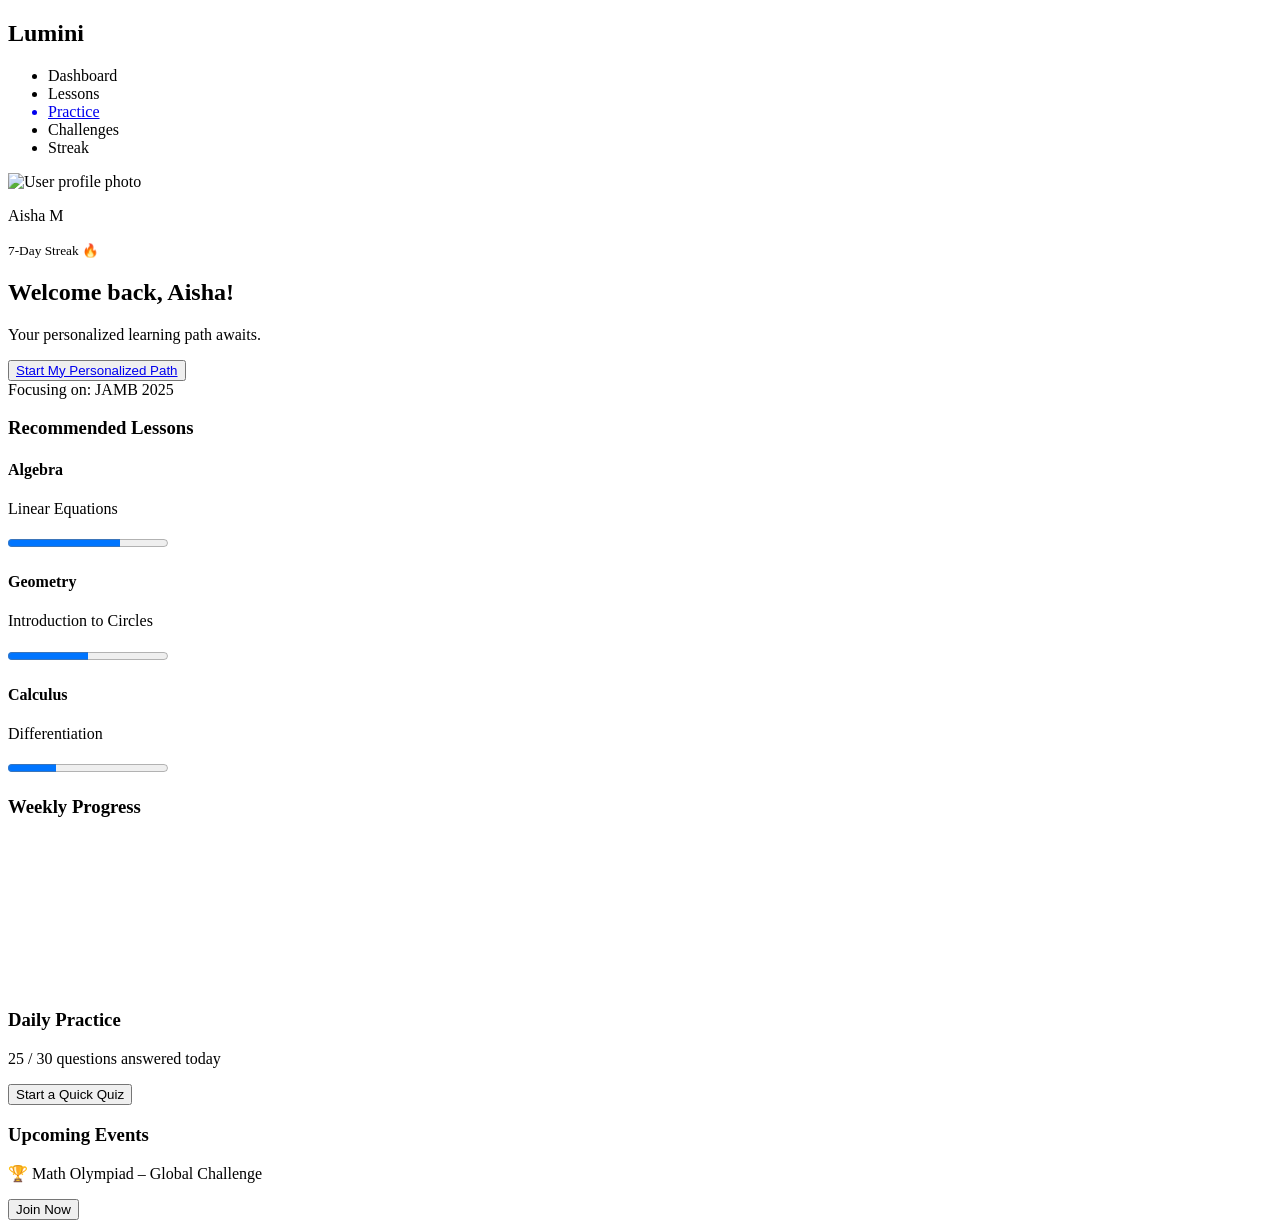
==== index.html @ 8630f50b "Create index.html" ====
<!DOCTYPE html>
<html lang="en">
<head>
  <!-- Basic SEO -->
  <meta charset="UTF-8" />
  <meta name="viewport" content="width=device-width, initial-scale=1.0" />
  <title>Lumini Dashboard | Personalized Learning Platform</title>
  <meta name="description" content="Lumini is a personalized learning platform helping students master mathematics through adaptive lessons, quizzes, and challenges." />
  <meta name="keywords" content="Lumini, online learning, math dashboard, JAMB preparation, personalized learning" />
  <meta name="author" content="Lumini Learning" />

  <!-- Open Graph -->
  <meta property="og:title" content="Lumini Dashboard" />
  <meta property="og:description" content="Track progress, practice daily, and master mathematics with Lumini." />
  <meta property="og:type" content="website" />

  <!-- Fonts & Icons -->
  <link rel="preconnect" href="https://fonts.googleapis.com">
  <link href="https://fonts.googleapis.com/css2?family=Inter:wght@400;500;600;700&display=swap" rel="stylesheet">

  <link rel="stylesheet" href="home.css" />
</head>

<body>
  <div class="app">

    <!-- Sidebar -->
    <aside class="sidebar">
      <h1 class="logo">Lumini</h1>

      <nav aria-label="Main navigation">
        <ul>
          <li class="active">Dashboard</li>
          <li>Lessons</li>
          <a href = "practice.html"><li>Practice</li></a>
          <li>Challenges</li>
          <li>Streak</li>
        </ul>
      </nav>

      <div class="profile">
        <img src="https://i.pravatar.cc/100" alt="User profile photo">
        <p class="name">Aisha M</p>
        <small>7-Day Streak 🔥</small>
      </div>
    </aside>

    <!-- Main Content -->
    <main class="main">

      <!-- Welcome Banner -->
      <section class="welcome">
        <div>
          <h2>Welcome back, Aisha!</h2>
          <p>Your personalized learning path awaits.</p>
          <button class="primary-btn"><a href="/login.html">Start My Personalized Path</a></button>
        </div>
        <span class="focus">Focusing on: JAMB 2025</span>
      </section>

      <!-- Recommended Lessons -->
      <section class="card">
        <h3>Recommended Lessons</h3>

        <div class="lessons">
          <article class="lesson">
            <h4>Algebra</h4>
            <p>Linear Equations</p>
            <progress value="70" max="100"></progress>
          </article>

          <article class="lesson">
            <h4>Geometry</h4>
            <p>Introduction to Circles</p>
            <progress value="50" max="100"></progress>
          </article>

          <article class="lesson">
            <h4>Calculus</h4>
            <p>Differentiation</p>
            <progress value="30" max="100"></progress>
          </article>
        </div>
      </section>

      <!-- Bottom Grid -->
      <section class="grid">

        <div class="card">
          <h3>Weekly Progress</h3>
          <canvas id="progressChart" aria-label="Weekly progress chart"></canvas>
        </div>

        <div class="card">
          <h3>Daily Practice</h3>
          <p>25 / 30 questions answered today</p>
          <button class="secondary-btn">Start a Quick Quiz</button>
        </div>

        <div class="card highlight">
          <h3>Upcoming Events</h3>
          <p>🏆 Math Olympiad – Global Challenge</p>
          <button class="secondary-btn">Join Now</button>
        </div>

      </section>

    </main>
  </div>

  <script src="home.js"></script>
</body>
</html>
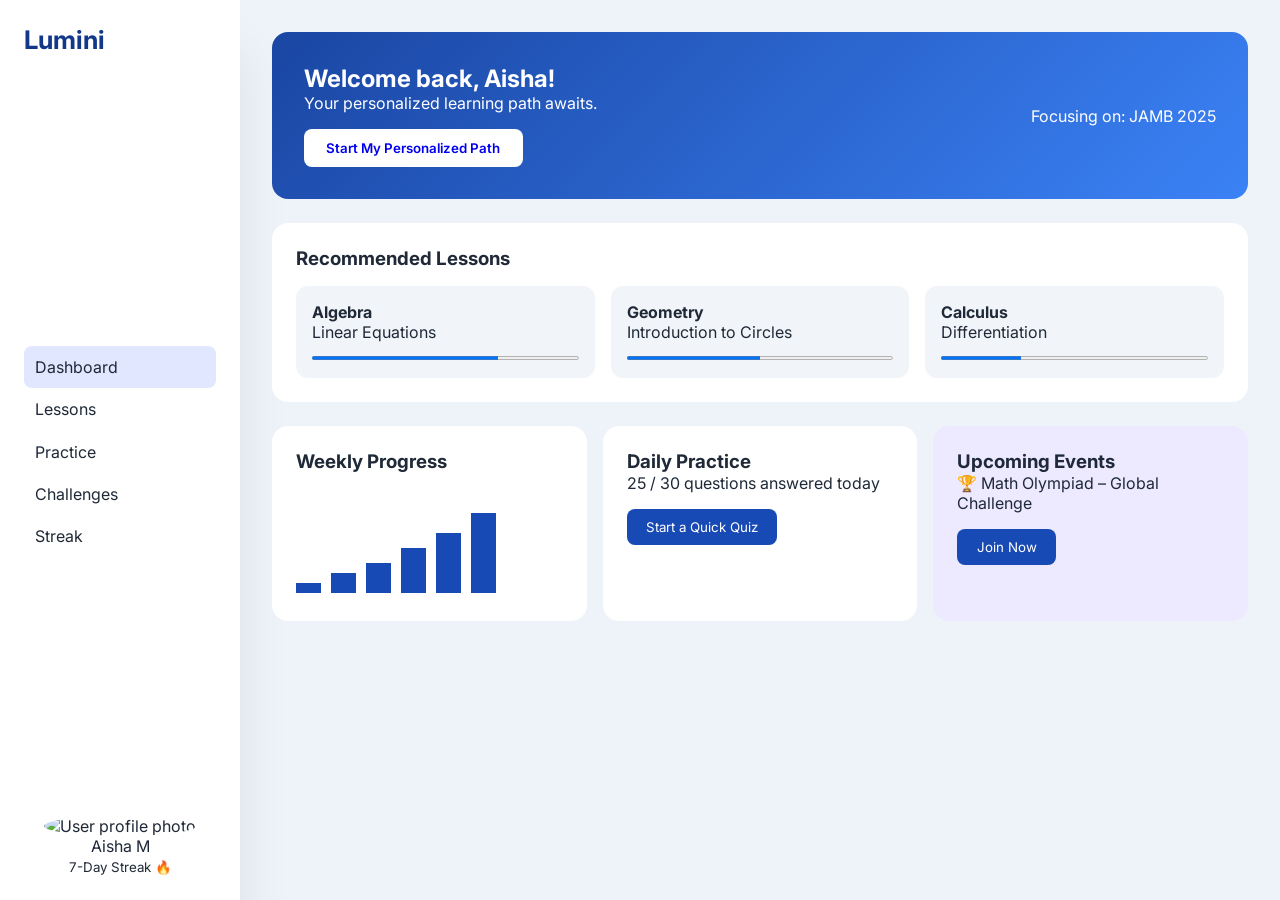
==== commit 157d49dc: "Update index.html" ====
--- a/index.html
+++ b/index.html
@@ -31,8 +31,8 @@
       <nav aria-label="Main navigation">
         <ul>
           <li class="active">Dashboard</li>
-          <li>Lessons</li>
-          <a href = "practice.html"><li>Practice</li></a>
+          <a href = "topicone.html"><li>Lessons</li></a>
+          <a href = "setone.html"><li>Practice</li></a>
           <li>Challenges</li>
           <li>Streak</li>
         </ul>
@@ -111,3 +111,10 @@
   <script src="home.js"></script>
 </body>
 </html>
+
+    </main>
+  </div>
+
+  <script src="home.js"></script>
+</body>
+</html>
--- a/home.css
+++ b/home.css
@@ -0,0 +1,140 @@
+* {
+  margin: 0;
+  padding: 0;
+  box-sizing: border-box;
+  font-family: "Inter", sans-serif;
+}
+
+body {
+  background: #eef3f9;
+  color: #1f2937;
+}
+
+.app {
+  display: flex;
+  min-height: 100vh;
+}
+
+/* Sidebar */
+.sidebar {
+  width: 240px;
+  background: #ffffff;
+  padding: 1.5rem;
+  display: flex;
+  flex-direction: column;
+  justify-content: space-between;
+  box-shadow: 0 50px 50px rgba(0,0,0,0.08);
+}
+.sidebar a {
+  color: #1f2937;
+}
+
+.logo {
+  color: #12388a;
+  font-size: 1.6rem;
+  font-weight: 700;
+}
+
+.sidebar ul {
+  list-style: none;
+  margin-top: 2rem;
+}
+
+.sidebar li {
+  padding: 0.7rem;
+  cursor: pointer;
+  border-radius: 8px;
+}
+
+.sidebar li.active,
+.sidebar li:hover {
+  background: #e0e7ff;
+}
+
+.profile {
+  text-align: center;
+}
+
+.profile img {
+  width: 60px;
+  border-radius: 50%;
+}
+
+/* Main Content */
+.main {
+  flex: 1;
+  padding: 2rem;
+}
+
+/* Welcome */
+.welcome {
+  background: linear-gradient(135deg, #1a46a3, #3b82f6);
+  color: #fff;
+  padding: 2rem;
+  border-radius: 16px;
+  display: flex;
+  justify-content: space-between;
+  align-items: center;
+}
+
+.primary-btn {
+  margin-top: 1rem;
+  padding: 0.7rem 1.4rem;
+  background: #fff;
+  color: #12388a;
+  border: none;
+  border-radius: 8px;
+  cursor: pointer;
+  font-weight: 600;
+}
+
+/* Cards */
+.card {
+  background: #fff;
+  padding: 1.5rem;
+  border-radius: 16px;
+  margin-top: 1.5rem;
+}
+
+.lessons {
+  display: flex;
+  gap: 1rem;
+  margin-top: 1rem;
+}
+
+.lesson {
+  background: #f1f5f9;
+  padding: 1rem;
+  border-radius: 12px;
+  width: 100%;
+}
+
+progress {
+  width: 100%;
+  height: 8px;
+}
+
+/* Grid */
+.grid {
+  display: grid;
+  grid-template-columns: repeat(auto-fit, minmax(250px, 1fr));
+  gap: 1rem;
+}
+
+.secondary-btn {
+  margin-top: 1rem;
+  background: #184ab6ff;
+  color: #fff;
+  padding: 0.6rem 1.2rem;
+  border: none;
+  border-radius: 8px;
+  cursor: pointer;
+}
+
+.highlight {
+  background: #ede9fe;
+}
+
+a {
+  text-decoration: none;
+}
